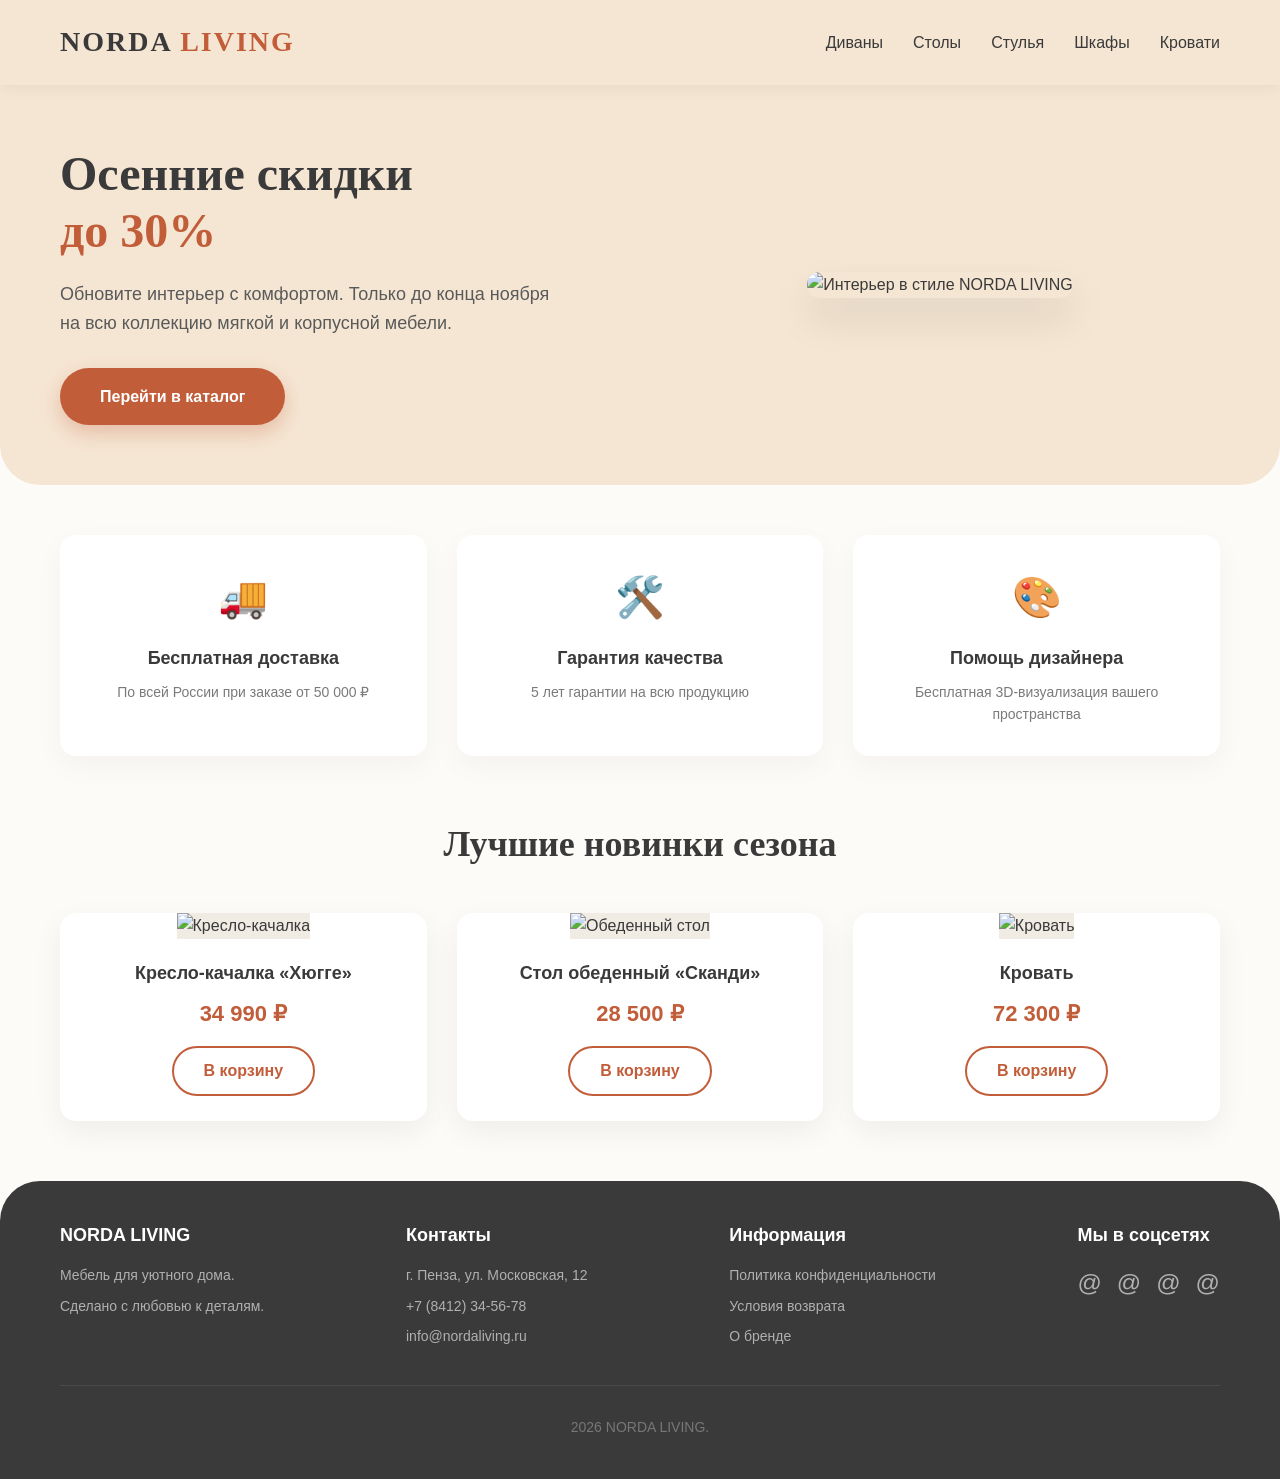
==== index.html @ 96e31ae0 "Add files via upload" ====
<!DOCTYPE html>
<html lang="ru">
<head>
    <meta charset="UTF-8">
    <meta name="viewport" content="width=device-width, initial-scale=1.0">
    <title>NORDA LIVING — Мебель в скандинавском стиле</title>
    <link rel="stylesheet" href="style.css">
</head>
<body>
    <header>
        <div class="container header-inner">
            <div class="logo">NORDA <span>LIVING</span></div>
            <nav>
                <ul>
                    <li><a href="#">Диваны</a></li>
                    <li><a href="#">Столы</a></li>
                    <li><a href="#">Стулья</a></li>
                    <li><a href="#">Шкафы</a></li>
                    <li><a href="#">Кровати</a></li>
                </ul>
            </nav>
        </div>
    </header>
    <section class="hero">
        <div class="container hero-grid">
            <div class="hero-text">
                <h1>Осенние скидки <br><span>до 30%</span></h1>
                <p>Обновите интерьер с комфортом. Только до конца ноября на всю коллекцию мягкой и корпусной мебели.</p>
                <a href="#" class="btn-primary">Перейти в каталог</a>
            </div>
            <div class="hero-image">
                <!-- Ссылка на изображение-заглушку (можно заменить на свою) -->
                <img src="img/норд.jpg" alt="Интерьер в стиле NORDA LIVING">
            </div>
        </div>
    </section>
    <div class="container">
        <div class="benefits">
            <div class="benefit-item">
                <span class="benefit-icon">🚚</span>
                <h3>Бесплатная доставка</h3>
                <p>По всей России при заказе от 50 000 ₽</p>
            </div>
            <div class="benefit-item">
                <span class="benefit-icon">🛠️</span>
                <h3>Гарантия качества</h3>
                <p>5 лет гарантии на всю продукцию</p>
            </div>
            <div class="benefit-item">
                <span class="benefit-icon">🎨</span>
                <h3>Помощь дизайнера</h3>
                <p>Бесплатная 3D-визуализация вашего пространства</p>
            </div>
        </div>
    </div>
    <div class="container">
        <h2 class="section-title">Лучшие новинки сезона</h2>
        <div class="catalog-grid">
            <!-- Карточка 1 -->
            <div class="product-card">
                <img src="img/креслокачалка.jpg" alt="Кресло-качалка">
                <h3>Кресло-качалка «Хюгге»</h3>
                <div class="price">34 990 ₽</div>
                <a href="#" class="btn-secondary">В корзину</a>
            </div>
            <!-- Карточка 2 -->
            <div class="product-card">
                <img src="img/столобеден.jpg" alt="Обеденный стол">
                <h3>Стол обеденный «Сканди»</h3>
                <div class="price">28 500 ₽</div>
                <a href="#" class="btn-secondary">В корзину</a>
            </div>
            <!-- Карточка 3 -->
            <div class="product-card">
                <img src="img/кровать.png" alt="Кровать">
                <h3>Кровать</h3>
                <div class="price">72 300 ₽</div>
                <a href="#" class="btn-secondary">В корзину</a>
            </div>
        </div>
    </div>
    <footer>
        <div class="container">
            <div class="footer-grid">
                <div class="footer-col">
                    <h4>NORDA LIVING</h4>
                    <p>Мебель для уютного дома.</p>
                    <p>Сделано с любовью к деталям.</p>
                </div>
                <div class="footer-col">
                    <h4>Контакты</h4>
                    <p>г. Пенза, ул. Московская, 12</p>
                    <p>+7 (8412) 34-56-78</p>
                    <p>info@nordaliving.ru</p>
                </div>
                <div class="footer-col">
                    <h4>Информация</h4>
                    <a href="#">Политика конфиденциальности</a>
                    <a href="#">Условия возврата</a>
                    <a href="#">О бренде</a>
                </div>
                <div class="footer-col">
                    <h4>Мы в соцсетях</h4>
                    <div class="social-icons">
                        <a href="#">@</a>
                        <a href="#">@</a>
                        <a href="#">@</a>
                        <a href="#">@</a>
                    </div>
                </div>
            </div>
            <div class="copyright">
                2026 NORDA LIVING.
            </div>
        </div>
    </footer>

</body>
</html>
---- style.css ----
* {
    margin: 0;
    padding: 0;
    box-sizing: border-box;
}

body {
    font-family: 'Montserrat', Arial, sans-serif;
    background-color: #FDFBF7; /* Светло-кремовый фон */
    color: #3A3A3A; /* Темно-серый для текста */
    line-height: 1.6;
}

/* Контейнер для центровки */
.container {
    max-width: 1200px;
    margin: 0 auto;
    padding: 0 20px;
}

/* --- Шапка сайта (Header) --- */
header {
    background-color: #F5E6D3; /* Теплый бежевый */
    padding: 20px 0;
    position: sticky;
    top: 0;
    z-index: 100;
    box-shadow: 0 4px 15px rgba(0, 0, 0, 0.05);
}

.header-inner {
    display: flex;
    justify-content: space-between;
    align-items: center;
    flex-wrap: wrap;
}

.logo {
    font-family: 'Garamond', 'Times New Roman', serif;
    font-size: 28px;
    font-weight: 700;
    color: #3A3A3A;
    letter-spacing: 2px;
}
.logo span {
    color: #C25D3A; /* Терракотовый акцент */
}

nav ul {
    display: flex;
    list-style: none;
    gap: 30px;
}

nav ul li a {
    text-decoration: none;
    color: #3A3A3A;
    font-weight: 500;
    font-size: 16px;
    transition: color 0.3s;
    position: relative;
}

nav ul li a:hover {
    color: #C25D3A;
}

/* --- Баннер (Hero) --- */
.hero {
    background-color: #F5E6D3;
    padding: 60px 0;
    margin-bottom: 50px;
    border-radius: 0 0 40px 40px;
}

.hero-grid {
    display: flex;
    align-items: center;
    gap: 40px;
}

.hero-text {
    flex: 1;
}

.hero-text h1 {
    font-family: 'Garamond', serif;
    font-size: 48px;
    color: #3A3A3A;
    margin-bottom: 20px;
    line-height: 1.2;
}

.hero-text h1 span {
    color: #C25D3A;
}

.hero-text p {
    font-size: 18px;
    color: #5a5a5a;
    margin-bottom: 30px;
    max-width: 500px;
}

.btn-primary {
    display: inline-block;
    background-color: #C25D3A;
    color: #fff;
    padding: 16px 40px;
    border-radius: 30px;
    text-decoration: none;
    font-weight: 600;
    font-size: 16px;
    transition: background-color 0.3s, transform 0.2s;
    border: none;
    cursor: pointer;
    box-shadow: 0 8px 20px rgba(194, 93, 58, 0.3);
}

.btn-primary:hover {
    background-color: #a84d2e;
    transform: scale(1.03);
}

.hero-image {
    flex: 1;
    text-align: center;
}

.hero-image img {
    max-width: 100%;
    border-radius: 20px;
    box-shadow: 0 20px 40px rgba(0, 0, 0, 0.1);
}

/* --- Преимущества (Benefits) --- */
.benefits {
    display: grid;
    grid-template-columns: repeat(3, 1fr);
    gap: 30px;
    margin-bottom: 60px;
}

.benefit-item {
    background: #fff;
    padding: 30px 20px;
    border-radius: 16px;
    text-align: center;
    box-shadow: 0 10px 30px rgba(0, 0, 0, 0.04);
    transition: transform 0.3s;
}

.benefit-item:hover {
    transform: translateY(-8px);
}

.benefit-icon {
    font-size: 40px;
    margin-bottom: 15px;
    display: block;
}

.benefit-item h3 {
    font-size: 18px;
    margin-bottom: 8px;
    color: #3A3A3A;
}

.benefit-item p {
    font-size: 14px;
    color: #7a7a7a;
}

/* --- Каталог (Товары) --- */
.section-title {
    font-family: 'Garamond', serif;
    font-size: 36px;
    text-align: center;
    margin-bottom: 40px;
    color: #3A3A3A;
}

.catalog-grid {
    display: grid;
    grid-template-columns: repeat(3, 1fr);
    gap: 30px;
    margin-bottom: 60px;
}

.product-card {
    background: #fff;
    border-radius: 16px;
    overflow: hidden;
    box-shadow: 0 10px 30px rgba(0, 0, 0, 0.06);
    transition: transform 0.3s, box-shadow 0.3s;
    text-align: center;
    padding-bottom: 25px;
}

.product-card:hover {
    transform: translateY(-10px);
    box-shadow: 0 20px 40px rgba(0, 0, 0, 0.1);
}

.product-card img {
    width: 100%;
    height: 250px;
    object-fit: cover;
    background-color: #f0ebe3;
}

.product-card h3 {
    font-size: 18px;
    margin: 20px 0 8px;
    padding: 0 15px;
}

.product-card .price {
    font-size: 22px;
    font-weight: 700;
    color: #C25D3A;
    margin-bottom: 15px;
}

.btn-secondary {
    display: inline-block;
    background-color: transparent;
    color: #C25D3A;
    padding: 10px 30px;
    border-radius: 30px;
    text-decoration: none;
    font-weight: 600;
    border: 2px solid #C25D3A;
    transition: background-color 0.3s, color 0.3s;
}

.btn-secondary:hover {
    background-color: #C25D3A;
    color: #fff;
}

/* --- Подвал (Footer) --- */
footer {
    background-color: #3A3A3A;
    color: #ddd;
    padding: 40px 0;
    margin-top: 30px;
    border-radius: 40px 40px 0 0;
}

.footer-grid {
    display: flex;
    justify-content: space-between;
    flex-wrap: wrap;
    gap: 30px;
}

.footer-col h4 {
    color: #fff;
    margin-bottom: 15px;
    font-size: 18px;
}

.footer-col p, .footer-col a {
    color: #b0b0b0;
    text-decoration: none;
    font-size: 14px;
    display: block;
    margin-bottom: 8px;
}

.footer-col a:hover {
    color: #C25D3A;
}

.social-icons {
    display: flex;
    gap: 15px;
    margin-top: 10px;
}

.social-icons a {
    font-size: 24px;
    color: #b0b0b0;
    text-decoration: none;
}
.social-icons a:hover {
    color: #C25D3A;
}

.copyright {
    text-align: center;
    padding-top: 30px;
    margin-top: 30px;
    border-top: 1px solid #4a4a4a;
    font-size: 14px;
    color: #777;
}

/* --- Адаптация под мобильные --- */
@media (max-width: 768px) {
    .hero-grid {
        flex-direction: column;
        text-align: center;
    }
    .hero-text p {
        margin: 0 auto 30px;
    }
    .benefits, .catalog-grid {
        grid-template-columns: 1fr;
    }
    nav ul {
        gap: 15px;
        flex-wrap: wrap;
        justify-content: center;
        margin-top: 10px;
    }
    .header-inner {
        flex-direction: column;
    }
    .footer-grid {
        flex-direction: column;
        text-align: center;
    }
    .social-icons {
        justify-content: center;
    }
}
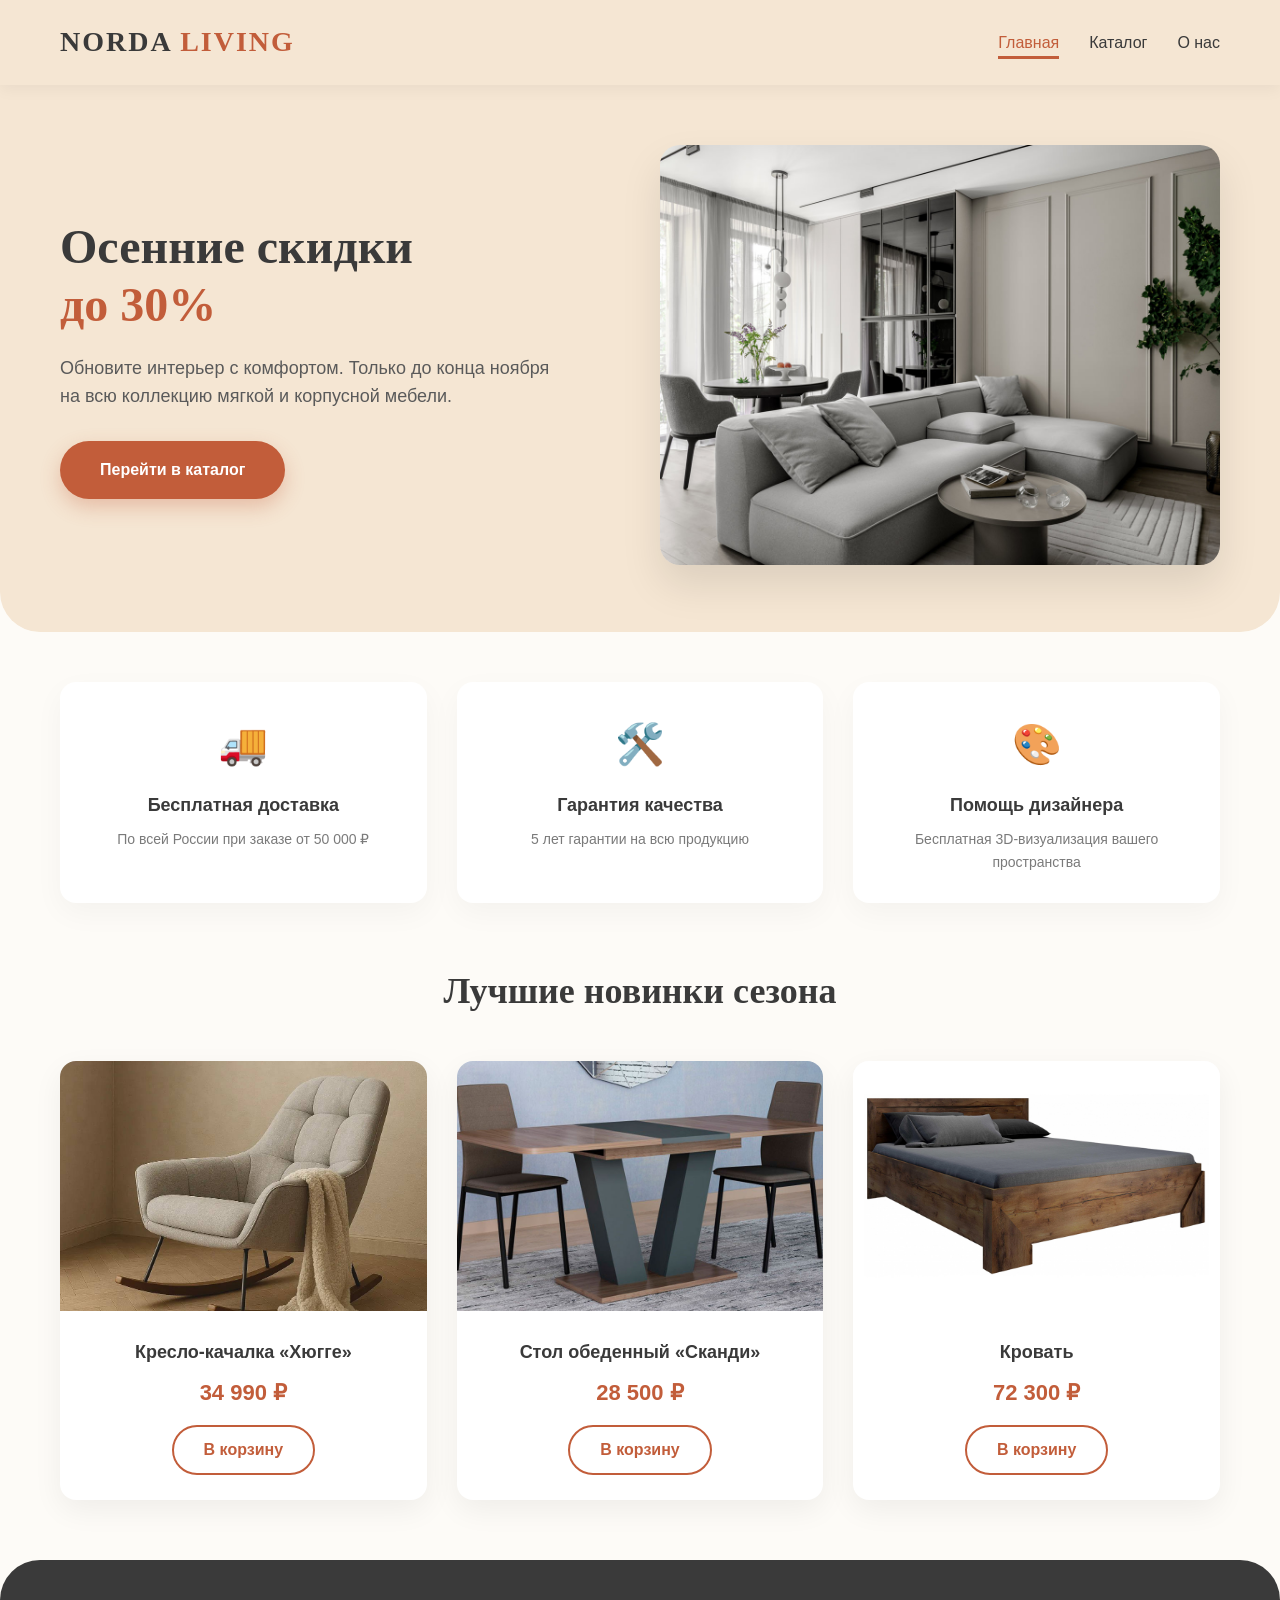
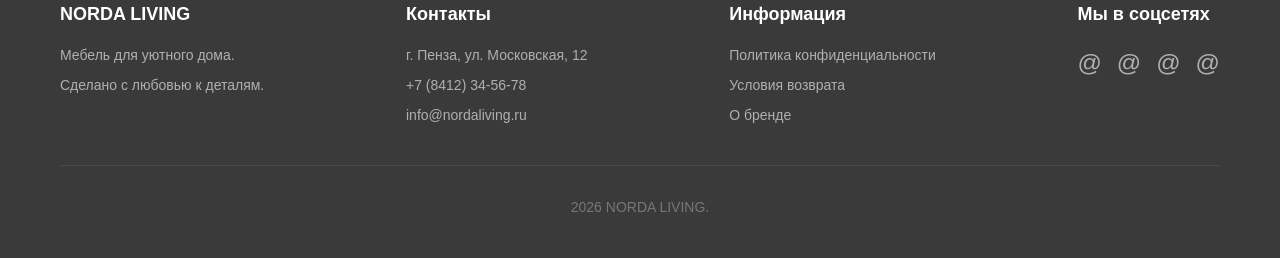
==== commit 44a55235: "Add files via upload" ====
--- a/index.html
+++ b/index.html
@@ -9,14 +9,12 @@
 <body>
     <header>
         <div class="container header-inner">
-            <div class="logo">NORDA <span>LIVING</span></div>
+            <a href="index.html" class="logo">NORDA <span>LIVING</span></a>
             <nav>
                 <ul>
-                    <li><a href="#">Диваны</a></li>
-                    <li><a href="#">Столы</a></li>
-                    <li><a href="#">Стулья</a></li>
-                    <li><a href="#">Шкафы</a></li>
-                    <li><a href="#">Кровати</a></li>
+                    <li><a href="index.html" class="active">Главная</a></li>
+                    <li><a href="catalog.html">Каталог</a></li>
+                    <li><a href="about.html">О нас</a></li>
                 </ul>
             </nav>
         </div>
@@ -26,10 +24,9 @@
             <div class="hero-text">
                 <h1>Осенние скидки <br><span>до 30%</span></h1>
                 <p>Обновите интерьер с комфортом. Только до конца ноября на всю коллекцию мягкой и корпусной мебели.</p>
-                <a href="#" class="btn-primary">Перейти в каталог</a>
+                <a href="catalog.html" class="btn-primary">Перейти в каталог</a>
             </div>
             <div class="hero-image">
-                <!-- Ссылка на изображение-заглушку (можно заменить на свою) -->
                 <img src="img/норд.jpg" alt="Интерьер в стиле NORDA LIVING">
             </div>
         </div>
--- a/style.css
+++ b/style.css
@@ -3,24 +3,19 @@
     padding: 0;
     box-sizing: border-box;
 }
-
 body {
     font-family: 'Montserrat', Arial, sans-serif;
-    background-color: #FDFBF7; /* Светло-кремовый фон */
-    color: #3A3A3A; /* Темно-серый для текста */
+    background-color: #FDFBF7;
+    color: #3A3A3A;
     line-height: 1.6;
 }
-
-/* Контейнер для центровки */
 .container {
     max-width: 1200px;
     margin: 0 auto;
     padding: 0 20px;
 }
-
-/* --- Шапка сайта (Header) --- */
 header {
-    background-color: #F5E6D3; /* Теплый бежевый */
+    background-color: #F5E6D3;
     padding: 20px 0;
     position: sticky;
     top: 0;
@@ -41,9 +36,11 @@
     font-weight: 700;
     color: #3A3A3A;
     letter-spacing: 2px;
-}
+    text-decoration: none;
+}
+
 .logo span {
-    color: #C25D3A; /* Терракотовый акцент */
+    color: #C25D3A;
 }
 
 nav ul {
@@ -58,50 +55,15 @@
     font-weight: 500;
     font-size: 16px;
     transition: color 0.3s;
-    position: relative;
-}
-
+    padding: 5px 0;
+}
 nav ul li a:hover {
     color: #C25D3A;
 }
-
-/* --- Баннер (Hero) --- */
-.hero {
-    background-color: #F5E6D3;
-    padding: 60px 0;
-    margin-bottom: 50px;
-    border-radius: 0 0 40px 40px;
-}
-
-.hero-grid {
-    display: flex;
-    align-items: center;
-    gap: 40px;
-}
-
-.hero-text {
-    flex: 1;
-}
-
-.hero-text h1 {
-    font-family: 'Garamond', serif;
-    font-size: 48px;
-    color: #3A3A3A;
-    margin-bottom: 20px;
-    line-height: 1.2;
-}
-
-.hero-text h1 span {
-    color: #C25D3A;
-}
-
-.hero-text p {
-    font-size: 18px;
-    color: #5a5a5a;
-    margin-bottom: 30px;
-    max-width: 500px;
-}
-
+nav ul li a.active {
+    color: #C25D3A;
+    border-bottom: 3px solid #C25D3A;
+}
 .btn-primary {
     display: inline-block;
     background-color: #C25D3A;
@@ -121,6 +83,109 @@
     background-color: #a84d2e;
     transform: scale(1.03);
 }
+.btn-secondary {
+    display: inline-block;
+    background-color: transparent;
+    color: #C25D3A;
+    padding: 10px 30px;
+    border-radius: 30px;
+    text-decoration: none;
+    font-weight: 600;
+    border: 2px solid #C25D3A;
+    transition: background-color 0.3s, color 0.3s;
+}
+.btn-secondary:hover {
+    background-color: #C25D3A;
+    color: #fff;
+}
+footer {
+    background-color: #3A3A3A;
+    color: #ddd;
+    padding: 40px 0;
+    margin-top: 50px;
+    border-radius: 40px 40px 0 0;
+}
+
+.footer-grid {
+    display: flex;
+    justify-content: space-between;
+    flex-wrap: wrap;
+    gap: 30px;
+}
+
+.footer-col h4 {
+    color: #fff;
+    margin-bottom: 15px;
+    font-size: 18px;
+}
+
+.footer-col p,
+.footer-col a {
+    color: #b0b0b0;
+    text-decoration: none;
+    font-size: 14px;
+    display: block;
+    margin-bottom: 8px;
+}
+.footer-col a:hover {
+    color: #C25D3A;
+}
+.social-icons {
+    display: flex;
+    gap: 15px;
+    margin-top: 10px;
+}
+.social-icons a {
+    font-size: 24px;
+    color: #b0b0b0;
+    text-decoration: none;
+}
+.social-icons a:hover {
+    color: #C25D3A;
+}
+.copyright {
+    text-align: center;
+    padding-top: 30px;
+    margin-top: 30px;
+    border-top: 1px solid #4a4a4a;
+    font-size: 14px;
+    color: #777;
+}
+.hero {
+    background-color: #F5E6D3;
+    padding: 60px 0;
+    margin-bottom: 50px;
+    border-radius: 0 0 40px 40px;
+}
+
+.hero-grid {
+    display: flex;
+    align-items: center;
+    gap: 40px;
+}
+
+.hero-text {
+    flex: 1;
+}
+
+.hero-text h1 {
+    font-family: 'Garamond', serif;
+    font-size: 48px;
+    color: #3A3A3A;
+    margin-bottom: 20px;
+    line-height: 1.2;
+}
+
+.hero-text h1 span {
+    color: #C25D3A;
+}
+
+.hero-text p {
+    font-size: 18px;
+    color: #5a5a5a;
+    margin-bottom: 30px;
+    max-width: 500px;
+}
 
 .hero-image {
     flex: 1;
@@ -133,7 +198,6 @@
     box-shadow: 0 20px 40px rgba(0, 0, 0, 0.1);
 }
 
-/* --- Преимущества (Benefits) --- */
 .benefits {
     display: grid;
     grid-template-columns: repeat(3, 1fr);
@@ -171,7 +235,6 @@
     color: #7a7a7a;
 }
 
-/* --- Каталог (Товары) --- */
 .section-title {
     font-family: 'Garamond', serif;
     font-size: 36px;
@@ -221,107 +284,298 @@
     color: #C25D3A;
     margin-bottom: 15px;
 }
-
-.btn-secondary {
-    display: inline-block;
-    background-color: transparent;
-    color: #C25D3A;
-    padding: 10px 30px;
-    border-radius: 30px;
-    text-decoration: none;
-    font-weight: 600;
-    border: 2px solid #C25D3A;
-    transition: background-color 0.3s, color 0.3s;
-}
-
-.btn-secondary:hover {
-    background-color: #C25D3A;
-    color: #fff;
-}
-
-/* --- Подвал (Footer) --- */
-footer {
-    background-color: #3A3A3A;
-    color: #ddd;
+.catalog-page {
     padding: 40px 0;
-    margin-top: 30px;
-    border-radius: 40px 40px 0 0;
-}
-
-.footer-grid {
-    display: flex;
-    justify-content: space-between;
-    flex-wrap: wrap;
-    gap: 30px;
-}
-
-.footer-col h4 {
-    color: #fff;
-    margin-bottom: 15px;
-    font-size: 18px;
-}
-
-.footer-col p, .footer-col a {
-    color: #b0b0b0;
-    text-decoration: none;
-    font-size: 14px;
+}
+
+.catalog-page h1 {
+    font-family: 'Garamond', serif;
+    font-size: 42px;
+    text-align: center;
+    margin-bottom: 40px;
+    color: #3A3A3A;
+}
+
+.catalog-page h1 span {
+    color: #C25D3A;
+}
+
+.catalog-layout {
+    display: grid;
+    grid-template-columns: 280px 1fr;
+    gap: 40px;
+}
+.filters {
+    background: #fff;
+    padding: 30px;
+    border-radius: 16px;
+    box-shadow: 0 10px 30px rgba(0, 0, 0, 0.04);
+    height: fit-content;
+    position: sticky;
+    top: 100px;
+}
+
+.filters h3 {
+    font-size: 20px;
+    margin-bottom: 20px;
+    color: #3A3A3A;
+}
+
+.filter-group {
+    margin-bottom: 25px;
+}
+
+.filter-group h4 {
+    font-size: 14px;
+    color: #7a7a7a;
+    margin-bottom: 10px;
+    text-transform: uppercase;
+    letter-spacing: 1px;
+}
+
+.filter-group label {
     display: block;
     margin-bottom: 8px;
-}
-
-.footer-col a:hover {
-    color: #C25D3A;
-}
-
-.social-icons {
-    display: flex;
+    font-size: 14px;
+    cursor: pointer;
+}
+
+.filter-group label input {
+    margin-right: 10px;
+    accent-color: #C25D3A;
+}
+
+.filter-group .price-range {
+    display: flex;
+    gap: 10px;
+}
+
+.filter-group .price-range input {
+    width: 100%;
+    padding: 8px 12px;
+    border: 2px solid #eee;
+    border-radius: 8px;
+    font-size: 14px;
+}
+
+.filter-group .price-range input:focus {
+    outline: none;
+    border-color: #C25D3A;
+}
+
+.about-section {
+    padding: 60px 0;
+}
+.about-grid {
+    display: grid;
+    grid-template-columns: 1fr 1fr;
+    gap: 50px;
+    align-items: center;
+}
+.about-image img {
+    width: 100%;
+    border-radius: 20px;
+    box-shadow: 0 20px 40px rgba(0, 0, 0, 0.1);
+}
+.about-text h1 {
+    font-family: 'Garamond', serif;
+    font-size: 42px;
+    margin-bottom: 20px;
+    color: #3A3A3A;
+}
+.about-text h1 span {
+    color: #C25D3A;
+}
+.about-text p {
+    margin-bottom: 15px;
+    color: #5a5a5a;
+}
+.values {
+    display: grid;
+    grid-template-columns: repeat(3, 1fr);
+    gap: 30px;
+    margin-top: 60px;
+}
+.value-item {
+    background: #fff;
+    padding: 30px 20px;
+    border-radius: 16px;
+    text-align: center;
+    box-shadow: 0 10px 30px rgba(0, 0, 0, 0.04);
+}
+.value-item .icon {
+    font-size: 40px;
+    display: block;
+    margin-bottom: 15px;
+}
+.value-item h3 {
+    margin-bottom: 10px;
+    color: #3A3A3A;
+}
+
+.value-item p {
+    color: #7a7a7a;
+    font-size: 14px;
+}
+.contacts-section {
+    padding: 60px 0;
+}
+
+.contacts-grid {
+    display: grid;
+    grid-template-columns: 1fr 1fr;
+    gap: 50px;
+}
+
+.contact-info h2 {
+    font-family: 'Garamond', serif;
+    font-size: 36px;
+    margin-bottom: 20px;
+}
+
+.contact-info h2 span {
+    color: #C25D3A;
+}
+
+.contact-details {
+    margin-top: 30px;
+}
+
+.contact-item {
+    display: flex;
+    align-items: center;
     gap: 15px;
-    margin-top: 10px;
-}
-
-.social-icons a {
-    font-size: 24px;
-    color: #b0b0b0;
-    text-decoration: none;
-}
-.social-icons a:hover {
-    color: #C25D3A;
-}
-
-.copyright {
-    text-align: center;
-    padding-top: 30px;
-    margin-top: 30px;
-    border-top: 1px solid #4a4a4a;
-    font-size: 14px;
-    color: #777;
-}
-
-/* --- Адаптация под мобильные --- */
+    margin-bottom: 20px;
+    padding: 15px;
+    background: #fff;
+    border-radius: 12px;
+    box-shadow: 0 4px 15px rgba(0, 0, 0, 0.04);
+}
+
+.contact-item .icon {
+    font-size: 28px;
+    width: 50px;
+    text-align: center;
+}
+
+.contact-item .text {
+    font-size: 16px;
+}
+
+.contact-form {
+    background: #fff;
+    padding: 40px;
+    border-radius: 20px;
+    box-shadow: 0 10px 30px rgba(0, 0, 0, 0.06);
+}
+
+.contact-form h3 {
+    margin-bottom: 20px;
+    font-family: 'Garamond', serif;
+    font-size: 28px;
+}
+
+.form-group {
+    margin-bottom: 20px;
+}
+
+.form-group label {
+    display: block;
+    margin-bottom: 5px;
+    font-weight: 500;
+    font-size: 14px;
+}
+
+.form-group input,
+.form-group textarea {
+    width: 100%;
+    padding: 12px 15px;
+    border: 2px solid #eee;
+    border-radius: 10px;
+    font-family: 'Montserrat', Arial, sans-serif;
+    font-size: 16px;
+    transition: border-color 0.3s;
+}
+
+.form-group input:focus,
+.form-group textarea:focus {
+    outline: none;
+    border-color: #C25D3A;
+}
+
+.form-group textarea {
+    height: 120px;
+    resize: vertical;
+}
+@media (max-width: 1024px) {
+    .catalog-grid {
+        grid-template-columns: repeat(2, 1fr);
+    }
+
+    .similar-grid {
+        grid-template-columns: repeat(2, 1fr);
+    }
+}
+
 @media (max-width: 768px) {
-    .hero-grid {
+    .header-inner {
         flex-direction: column;
-        text-align: center;
-    }
-    .hero-text p {
-        margin: 0 auto 30px;
-    }
-    .benefits, .catalog-grid {
-        grid-template-columns: 1fr;
-    }
+        gap: 15px;
+    }
+
     nav ul {
         gap: 15px;
         flex-wrap: wrap;
         justify-content: center;
-        margin-top: 10px;
-    }
-    .header-inner {
+    }
+    .hero-grid {
         flex-direction: column;
+        text-align: center;
+    }
+    .hero-text p {
+        margin: 0 auto 30px;
+    }
+    .benefits {
+        grid-template-columns: 1fr;
+    }
+    .catalog-grid {
+        grid-template-columns: 1fr;
+    }
+    .catalog-layout {
+        grid-template-columns: 1fr;
+    }
+    .filters {
+        position: static;
+        margin-bottom: 30px;
+    }
+    .product-detail {
+        grid-template-columns: 1fr;
+    }
+
+    .similar-grid {
+        grid-template-columns: 1fr;
+    }
+    .about-grid {
+        grid-template-columns: 1fr;
+        text-align: center;
+    }
+
+    .values {
+        grid-template-columns: 1fr;
+    }
+    .contacts-grid {
+        grid-template-columns: 1fr;
+    }
+
+    .contact-item {
+        flex-direction: column;
+        text-align: center;
     }
     .footer-grid {
         flex-direction: column;
         text-align: center;
     }
+
     .social-icons {
         justify-content: center;
     }
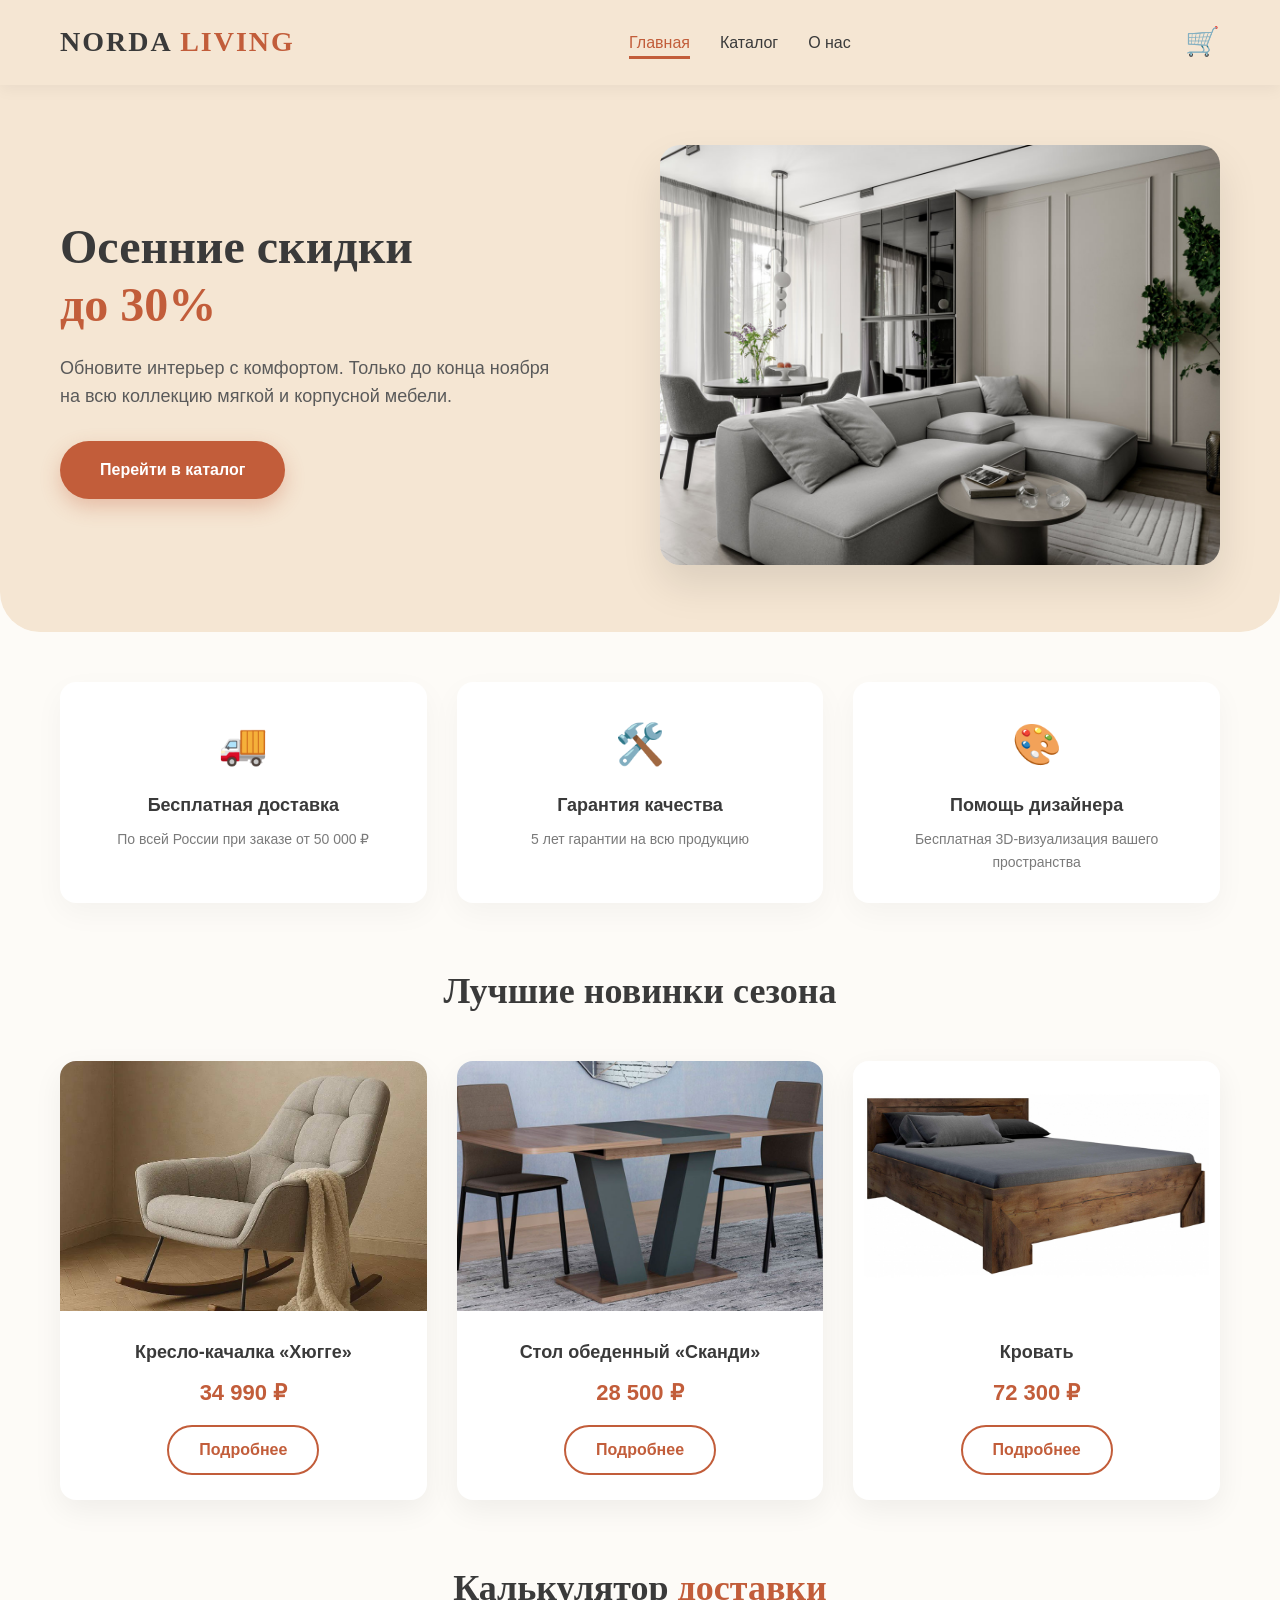
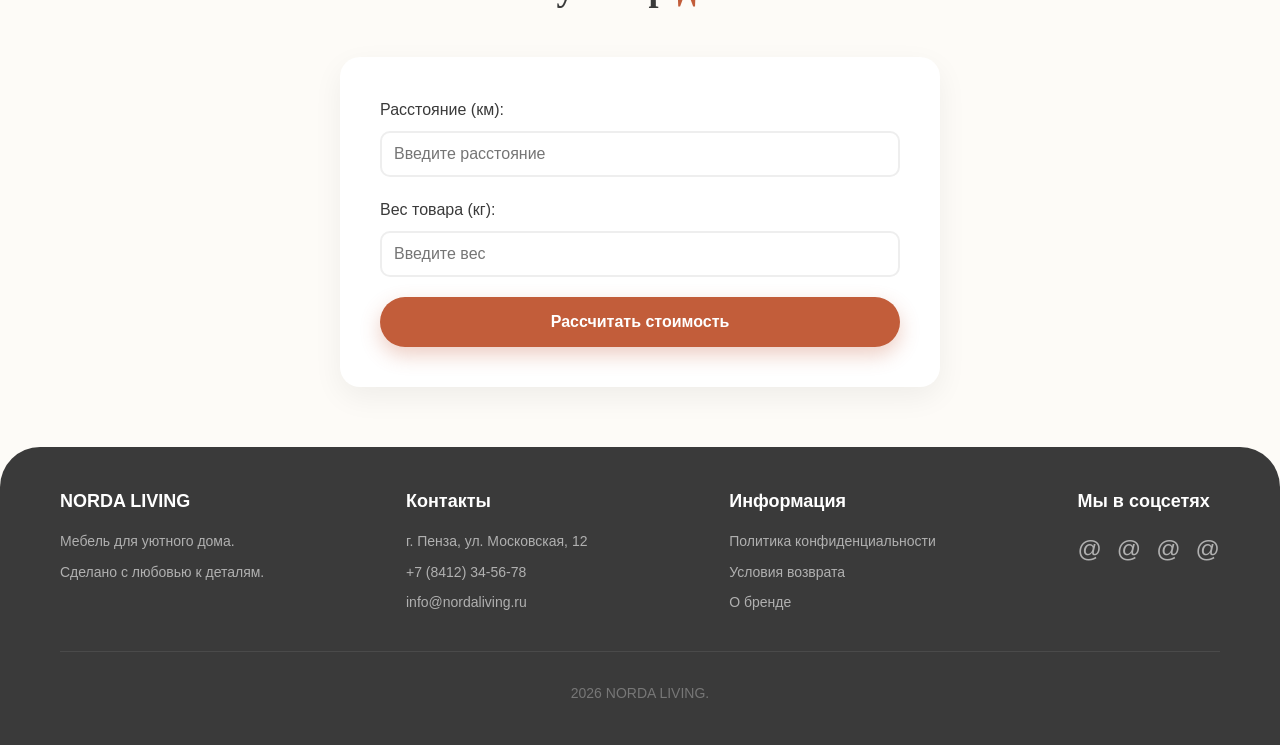
==== commit 25be405e: "Add files via upload" ====
--- a/index.html
+++ b/index.html
@@ -7,7 +7,7 @@
     <link rel="stylesheet" href="style.css">
 </head>
 <body>
-    <header>
+     <header>
         <div class="container header-inner">
             <a href="index.html" class="logo">NORDA <span>LIVING</span></a>
             <nav>
@@ -17,6 +17,10 @@
                     <li><a href="about.html">О нас</a></li>
                 </ul>
             </nav>
+            <div style="position: relative;">
+                <span style="font-size: 28px; cursor: pointer;">🛒</span>
+                <span id="cartBadge" style="display: none; position: absolute; top: -8px; right: -12px; background: #C25D3A; color: #fff; border-radius: 50%; padding: 2px 8px; font-size: 12px; font-weight: 700;">0</span>
+            </div>
         </div>
     </header>
     <section class="hero">
@@ -27,7 +31,7 @@
                 <a href="catalog.html" class="btn-primary">Перейти в каталог</a>
             </div>
             <div class="hero-image">
-                <img src="img/норд.jpg" alt="Интерьер в стиле NORDA LIVING">
+                <img src="img/норд.jpg" alt="Интерьер NORDA LIVING">
             </div>
         </div>
     </section>
@@ -53,27 +57,39 @@
     <div class="container">
         <h2 class="section-title">Лучшие новинки сезона</h2>
         <div class="catalog-grid">
-            <!-- Карточка 1 -->
             <div class="product-card">
                 <img src="img/креслокачалка.jpg" alt="Кресло-качалка">
                 <h3>Кресло-качалка «Хюгге»</h3>
                 <div class="price">34 990 ₽</div>
-                <a href="#" class="btn-secondary">В корзину</a>
+                <a href="product.html" class="btn-secondary">Подробнее</a>
             </div>
-            <!-- Карточка 2 -->
             <div class="product-card">
                 <img src="img/столобеден.jpg" alt="Обеденный стол">
                 <h3>Стол обеденный «Сканди»</h3>
                 <div class="price">28 500 ₽</div>
-                <a href="#" class="btn-secondary">В корзину</a>
+                <a href="product.html" class="btn-secondary">Подробнее</a>
             </div>
-            <!-- Карточка 3 -->
             <div class="product-card">
                 <img src="img/кровать.png" alt="Кровать">
                 <h3>Кровать</h3>
                 <div class="price">72 300 ₽</div>
-                <a href="#" class="btn-secondary">В корзину</a>
+                <a href="product.html" class="btn-secondary">Подробнее</a>
             </div>
+        </div>
+    </div>
+    <div class="container" style="margin-bottom: 60px;">
+        <h2 class="section-title">Калькулятор <span style="color: #C25D3A;">доставки</span></h2>
+        <div style="background: #fff; padding: 40px; border-radius: 20px; box-shadow: 0 10px 30px rgba(0,0,0,0.06); max-width: 600px; margin: 0 auto;">
+            <div style="margin-bottom: 20px;">
+                <label style="display: block; margin-bottom: 8px; font-weight: 500;">Расстояние (км):</label>
+                <input type="number" id="deliveryDistance" placeholder="Введите расстояние" style="width: 100%; padding: 12px; border: 2px solid #eee; border-radius: 10px; font-size: 16px;">
+            </div>
+            <div style="margin-bottom: 20px;">
+                <label style="display: block; margin-bottom: 8px; font-weight: 500;">Вес товара (кг):</label>
+                <input type="number" id="deliveryWeight" placeholder="Введите вес" style="width: 100%; padding: 12px; border: 2px solid #eee; border-radius: 10px; font-size: 16px;">
+            </div>
+            <button id="calculateDelivery" class="btn-primary" style="width: 100%; text-align: center;">Рассчитать стоимость</button>
+            <div id="deliveryResult" style="display: none; margin-top: 20px; padding: 20px; background: #FDFBF7; border-radius: 12px; border: 2px solid #C25D3A;"></div>
         </div>
     </div>
     <footer>
@@ -94,7 +110,7 @@
                     <h4>Информация</h4>
                     <a href="#">Политика конфиденциальности</a>
                     <a href="#">Условия возврата</a>
-                    <a href="#">О бренде</a>
+                    <a href="about.html">О бренде</a>
                 </div>
                 <div class="footer-col">
                     <h4>Мы в соцсетях</h4>
